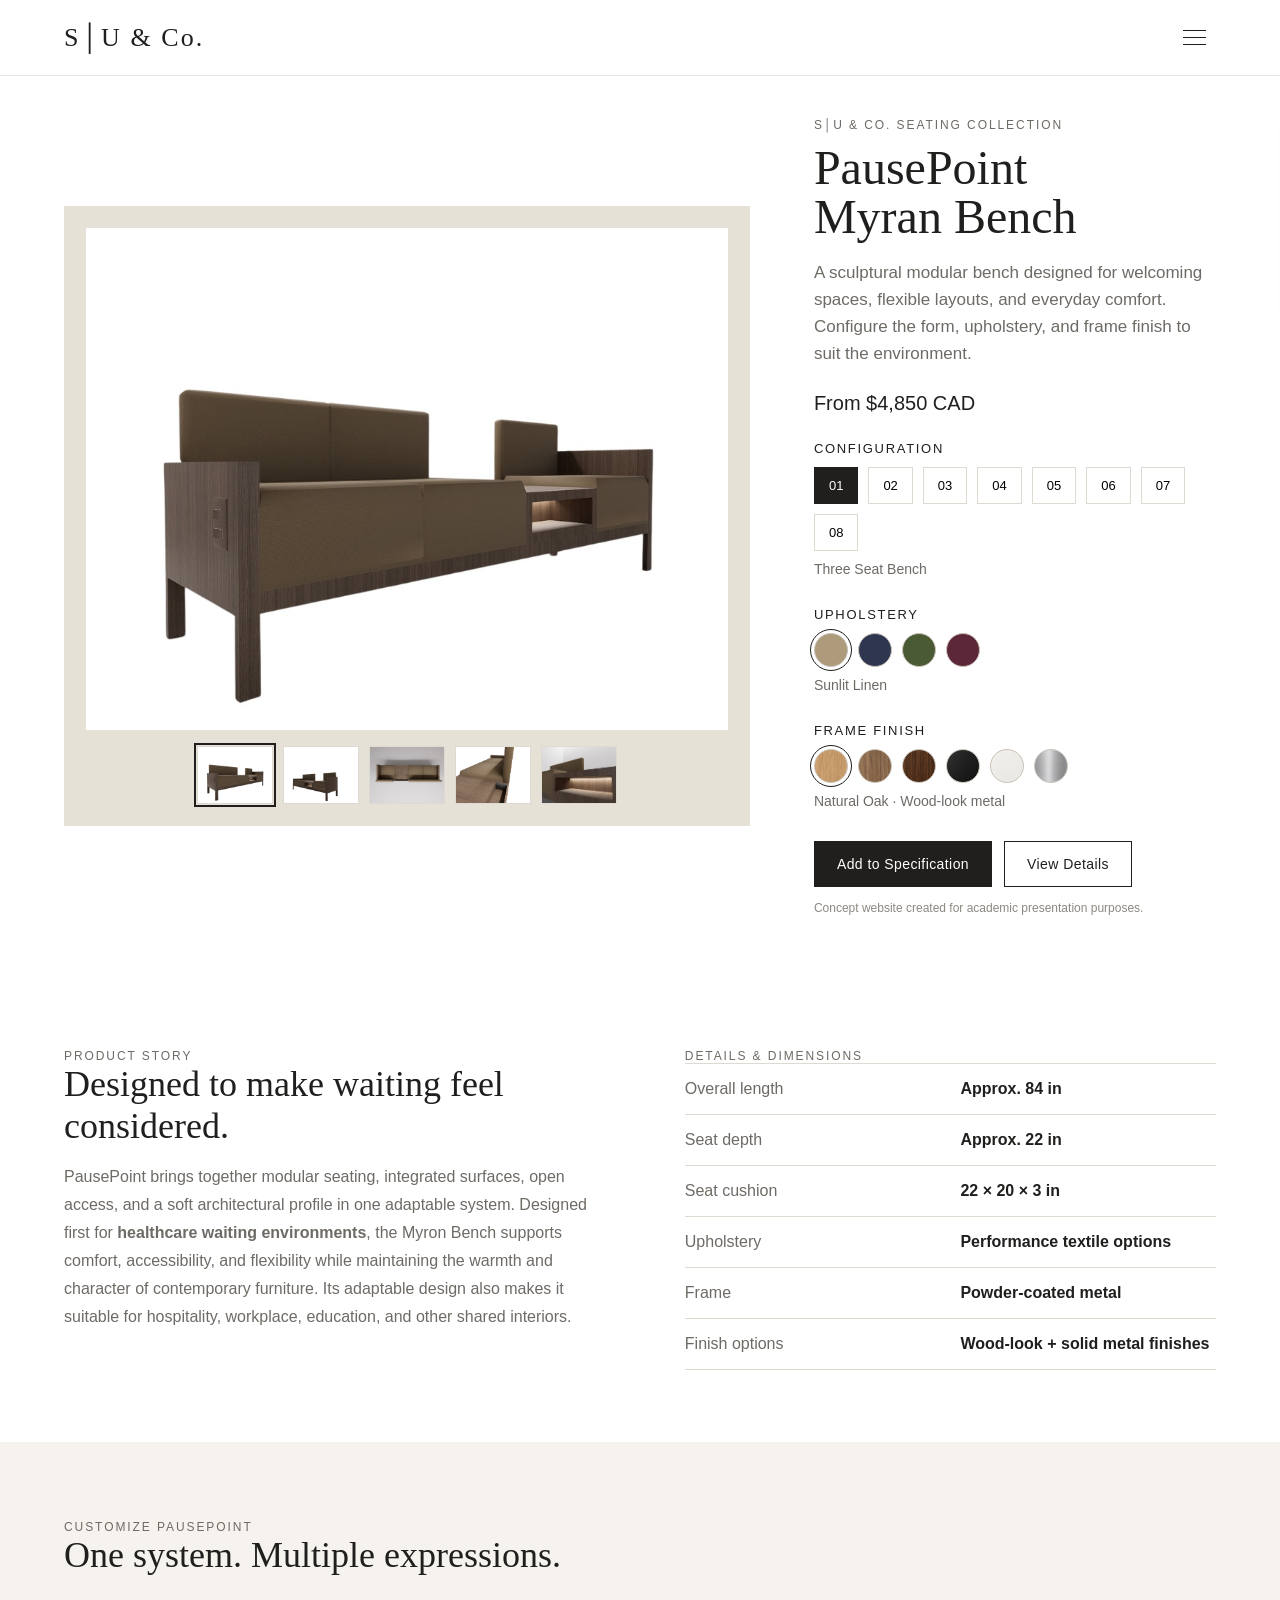
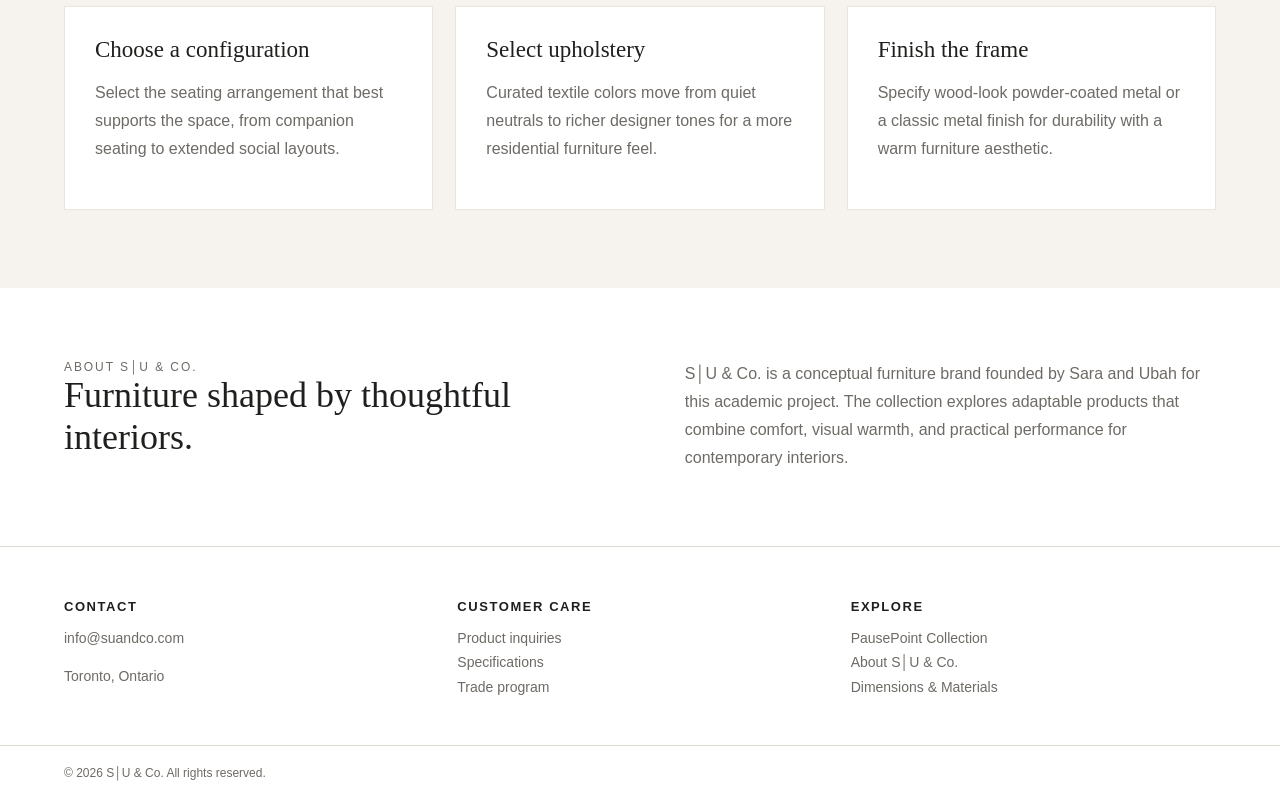
==== index.html @ 6844369e "Drop duplicate 'angle2' render; rename all fabric renders Removed green/blue/violet -angle2.jpg (nea" ====
<!DOCTYPE html>
<html lang="en">
<head>
<meta charset="utf-8" />
<meta name="viewport" content="width=device-width, initial-scale=1" />
<title>S│U & Co. — PausePoint Myran Bench</title>
<style>
  :root {
    --ink:#201f1d;
    --muted:#6e6a65;
    --line:#ded9d1;
    --paper:#f6f3ee;
    --white:#ffffff;
    --accent:#8b7764;
  }
  * { box-sizing:border-box; }
  html { scroll-behavior:smooth; }
  body {
    margin:0; font-family: "Helvetica Neue", Arial, sans-serif;
    color:var(--ink); background:var(--white);
  }
  a { color:inherit; text-decoration:none; }
  .topbar {
    position:sticky; top:0; z-index:20;
    height:76px; display:flex; align-items:center; justify-content:space-between;
    padding:0 5vw; background:rgba(255,255,255,.94); backdrop-filter:blur(10px);
    border-bottom:1px solid rgba(222,217,209,.7);
  }
  .brand { font-family: Georgia, "Times New Roman", serif; font-size:26px; letter-spacing:.08em; }
  .menu-btn {
    width:44px; height:44px; border:0; background:transparent; cursor:pointer;
    display:grid; place-items:center;
  }
  .menu-btn span, .menu-btn span::before, .menu-btn span::after {
    width:23px; height:1.5px; background:var(--ink); display:block; position:relative; content:"";
  }
  .menu-btn span::before { position:absolute; top:-7px; }
  .menu-btn span::after { position:absolute; top:7px; }
  .drawer {
    position:fixed; inset:76px 0 auto auto; width:min(360px, 90vw);
    background:#fff; border-left:1px solid var(--line); border-bottom:1px solid var(--line);
    padding:26px 34px 34px; transform:translateX(110%); transition:.28s ease; z-index:19;
    box-shadow:0 16px 45px rgba(0,0,0,.08);
  }
  .drawer.open { transform:translateX(0); }
  .drawer a { display:block; font-size:18px; padding:14px 0; border-bottom:1px solid #eee8e0; }
  .hero {
    display:grid; grid-template-columns: 1.45fr .85fr; gap:5vw;
    min-height:680px; padding:42px 5vw 62px; align-items:center;
  }
  .hero-img {
    background:#e6e1d6; min-height:570px; display:flex; flex-direction:column;
    align-items:center; justify-content:center; gap:16px; overflow:hidden; padding:22px;
  }
  .hero-img img { width:100%; max-height:520px; object-fit:contain; }
  .hero-img img.is-config {
    width:auto; max-width:100%; max-height:460px; background:#fff;
    border-radius:2px; box-shadow:0 3px 20px rgba(32,31,29,.14);
  }
  .hero-thumbs { display:flex; gap:10px; flex-wrap:wrap; justify-content:center; }
  .hero-thumbs[hidden] { display:none; }
  .hero-thumbs button {
    width:76px; height:58px; padding:0; border:1px solid var(--line); background:#fff;
    cursor:pointer; overflow:hidden;
  }
  .hero-thumbs button.active { outline:2px solid var(--ink); outline-offset:1px; }
  .hero-thumbs img { width:100%; height:100%; object-fit:cover; display:block; }
  .eyebrow { text-transform:uppercase; letter-spacing:.16em; font-size:12px; color:var(--muted); }
  h1 { font-family: Georgia, "Times New Roman", serif; font-size:48px; line-height:1.02; margin:12px 0 10px; font-weight:500; }
  .sub { font-size:17px; line-height:1.6; color:var(--muted); max-width:530px; }
  .price { margin:24px 0 26px; font-size:20px; }
  .section-label { font-size:13px; text-transform:uppercase; letter-spacing:.13em; margin-top:26px; margin-bottom:11px; }
  .swatches { display:flex; gap:10px; flex-wrap:wrap; }
  .swatch {
    width:34px; height:34px; border-radius:50%; border:1px solid #c9c2b8; cursor:pointer;
    position:relative; outline-offset:3px;
  }
  .swatch.active { outline:1px solid var(--ink); }
  .swatch-name { font-size:14px; color:var(--muted); margin-top:10px; min-height:20px; }
  .configs { display:flex; gap:10px; flex-wrap:wrap; }
  .config {
    padding:10px 14px; border:1px solid var(--line); background:#fff; cursor:pointer; font-size:13px;
  }
  .config.active { background:var(--ink); color:#fff; border-color:var(--ink); }
  .cta-row { display:flex; gap:12px; margin-top:28px; flex-wrap:wrap; }
  .btn {
    padding:14px 22px; border:1px solid var(--ink); cursor:pointer; font-size:14px; letter-spacing:.03em;
  }
  .btn.primary { background:var(--ink); color:#fff; }
  .btn.secondary { background:#fff; }
  .content { padding:72px 5vw; }
  .two-col { display:grid; grid-template-columns:1fr 1fr; gap:7vw; align-items:start; }
  h2 { font-family: Georgia, "Times New Roman", serif; font-size:36px; font-weight:500; margin:0 0 16px; }
  .copy { color:var(--muted); line-height:1.75; font-size:16px; }
  .specs { border-top:1px solid var(--line); }
  .spec-row { display:grid; grid-template-columns:1fr 1fr; padding:16px 0; border-bottom:1px solid var(--line); gap:20px; }
  .spec-row span:first-child { color:var(--muted); }
  .band { background:var(--paper); padding:78px 5vw; }
  .cards { display:grid; grid-template-columns:repeat(3,1fr); gap:22px; margin-top:30px; }
  .card { background:#fff; padding:30px; min-height:190px; border:1px solid #ebe5dc; }
  .card h3 { font-family:Georgia, serif; font-size:23px; font-weight:500; margin:0 0 12px; }
  .footer-links {
    display:grid; grid-template-columns:repeat(3,1fr); gap:28px;
    padding:52px 5vw 42px; border-top:1px solid var(--line);
  }
  .footer-links h4 { margin:0 0 12px; font-size:13px; text-transform:uppercase; letter-spacing:.12em; }
  .footer-links p, .footer-links a { color:var(--muted); font-size:14px; line-height:1.75; display:block; }
  footer {
    border-top:1px solid var(--line); padding:20px 5vw 26px; font-size:12px; color:var(--muted);
  }
  .note {
    margin-top:14px; font-size:12px; color:#8d8881;
  }
  @media (max-width:900px) {
    .hero { grid-template-columns:1fr; min-height:auto; }
    .hero-img { min-height:420px; }
    .two-col, .cards, .footer-links { grid-template-columns:1fr; }
    h1 { font-size:39px; }
  }
</style>
</head>
<body>

<header class="topbar">
  <div class="brand">S│U &amp; Co.</div>
  <button class="menu-btn" aria-label="Menu" onclick="document.querySelector('.drawer').classList.toggle('open')">
    <span></span>
  </button>
</header>

<nav class="drawer">
  <a href="#product">Product</a>
  <a href="#details">Details &amp; Dimensions</a>
  <a href="#about">About</a>
  <a href="#contact">Contact</a>
</nav>

<main id="product" class="hero">
  <div class="hero-img">
    <img id="heroImg" src="[data-uri]" alt="PausePoint Myron Bench" />
    <div class="hero-thumbs" id="heroThumbs" hidden></div>
  </div>

  <section>
    <div class="eyebrow">S│U &amp; Co. Seating Collection</div>
    <h1>PausePoint<br>Myran Bench</h1>
    <p class="sub">A sculptural modular bench designed for welcoming spaces, flexible layouts, and everyday comfort. Configure the form, upholstery, and frame finish to suit the environment.</p>
    <div class="price">From $4,850 CAD</div>

    <div class="section-label">Configuration</div>
    <div class="configs" id="configs">
      <button class="config active" data-name="Three Seat Bench" data-img="assets/renders/01_three_seat_bench.png">01</button>
      <button class="config" data-name="Two Seats + Table + Seat" data-img="assets/renders/two-seats-table-seat.jpg">02</button>
      <button class="config" data-name="Three Seat + End Table" data-img="assets/renders/02_three_seat_end_table.png">03</button>
      <button class="config" data-name="Two Seat Bench" data-img="assets/renders/03_two_seat_bench.png">04</button>
      <button class="config" data-name="Single Seat" data-img="assets/renders/04_single_seats_together.png">05</button>
      <button class="config" data-name="Two Seat + End Table" data-img="assets/renders/05_two_seat_end_table.png">06</button>
      <button class="config" data-name="Four Seat Bench" data-img="assets/renders/06_four_seat_bench.png">07</button>
      <button class="config" data-name="Four Seat Backless Bench" data-img="assets/renders/07_four_seat_backless_bench.png">08</button>
    </div>
    <div class="swatch-name" id="configName">Three Seat Bench</div>

    <div class="section-label">Upholstery</div>
    <div class="swatches" id="fabricSwatches">
      <button class="swatch active" style="background:#ad9b7c" data-name="Sunlit Linen"></button>
      <button class="swatch" style="background:#2f3650" data-name="Marine Twill"></button>
      <button class="swatch" style="background:#4a5a34" data-name="Forest Velvet"></button>
      <button class="swatch" style="background:#5c2739" data-name="Mulberry Linen"></button>
    </div>
    <div class="swatch-name" id="fabricName">Sunlit Linen</div>

    <div class="section-label">Frame Finish</div>
    <div class="swatches" id="frameSwatches">
      <button class="swatch active" style="background:url(assets/finishes/natural-oak.jpg) center/cover" data-name="Natural Oak · Wood-look metal"></button>
      <button class="swatch" style="background:url(assets/finishes/mocha-walnut.jpg) center/cover" data-name="Mocha Walnut · Wood-look metal"></button>
      <button class="swatch" style="background:url(assets/finishes/smoked-walnut.jpg) center/cover" data-name="Smoked Walnut · Wood-look metal"></button>
      <button class="swatch" style="background:url(assets/finishes/matte-black.jpg) center/cover" data-name="Matte Black · Powder coat"></button>
      <button class="swatch" style="background:url(assets/finishes/soft-ivory.jpg) center/cover" data-name="Soft Ivory · Powder coat"></button>
      <button class="swatch" style="background:url(assets/finishes/brushed-silver.jpg) center/cover" data-name="Brushed Silver · Powder coat"></button>
    </div>
    <div class="swatch-name" id="frameName">Natural Oak · Wood-look metal</div>

    <div class="cta-row">
      <button class="btn primary">Add to Specification</button>
      <a class="btn secondary" href="#details">View Details</a>
    </div>
    <div class="note">Concept website created for academic presentation purposes.</div>
  </section>
</main>

<section id="details" class="content">
  <div class="two-col">
    <div>
      <div class="eyebrow">Product Story</div>
      <h2>Designed to make waiting feel considered.</h2>
      <p class="copy">PausePoint brings together modular seating, integrated surfaces, open access, and a soft architectural profile in one adaptable system. Designed first for <strong>healthcare waiting environments</strong>, the Myron Bench supports comfort, accessibility, and flexibility while maintaining the warmth and character of contemporary furniture. Its adaptable design also makes it suitable for hospitality, workplace, education, and other shared interiors.</p>
    </div>
    <div>
      <div class="eyebrow">Details &amp; Dimensions</div>
      <div class="specs">
        <div class="spec-row"><span>Overall length</span><strong>Approx. 84 in</strong></div>
        <div class="spec-row"><span>Seat depth</span><strong>Approx. 22 in</strong></div>
        <div class="spec-row"><span>Seat cushion</span><strong>22 × 20 × 3 in</strong></div>
        <div class="spec-row"><span>Upholstery</span><strong>Performance textile options</strong></div>
        <div class="spec-row"><span>Frame</span><strong>Powder-coated metal</strong></div>
        <div class="spec-row"><span>Finish options</span><strong>Wood-look + solid metal finishes</strong></div>
      </div>
    </div>
  </div>
</section>

<section class="band">
  <div class="eyebrow">Customize PausePoint</div>
  <h2>One system. Multiple expressions.</h2>
  <div class="cards">
    <div class="card"><h3>Choose a configuration</h3><p class="copy">Select the seating arrangement that best supports the space, from companion seating to extended social layouts.</p></div>
    <div class="card"><h3>Select upholstery</h3><p class="copy">Curated textile colors move from quiet neutrals to richer designer tones for a more residential furniture feel.</p></div>
    <div class="card"><h3>Finish the frame</h3><p class="copy">Specify wood-look powder-coated metal or a classic metal finish for durability with a warm furniture aesthetic.</p></div>
  </div>
</section>

<section id="about" class="content">
  <div class="two-col">
    <div>
      <div class="eyebrow">About S│U &amp; Co.</div>
      <h2>Furniture shaped by thoughtful interiors.</h2>
    </div>
    <div class="copy">
      S│U &amp; Co. is a conceptual furniture brand founded by Sara and Ubah for this academic project. The collection explores adaptable products that combine comfort, visual warmth, and practical performance for contemporary interiors.
    </div>
  </div>
</section>

<section id="contact" class="footer-links">
  <div>
    <h4>Contact</h4>
    <a href="mailto:info@suandco.com">info@suandco.com</a>
    <p>Toronto, Ontario</p>
  </div>
  <div>
    <h4>Customer Care</h4>
    <a href="#">Product inquiries</a>
    <a href="#">Specifications</a>
    <a href="#">Trade program</a>
  </div>
  <div>
    <h4>Explore</h4>
    <a href="#product">PausePoint Collection</a>
    <a href="#about">About S│U &amp; Co.</a>
    <a href="#details">Dimensions &amp; Materials</a>
  </div>
</section>

<footer>© 2026 S│U &amp; Co. All rights reserved.</footer>

<script>
  // Renders available per upholstery material. First entry is the default hero shot.
  const RENDERS = {
    "Sunlit Linen": [
      ["assets/renders/yellow-linen-1.jpg", "Angled view"],
      ["assets/renders/yellow-linen-2.jpg", "Rear three-quarter"],
      ["assets/renders/yellow-linen-3.jpg", "Top view"],
      ["assets/renders/yellow-linen-4.jpg", "Seat & power outlet"],
      ["assets/renders/yellow-linen-5.jpg", "Lit shelf niche"]
    ],
    "Marine Twill": [
      ["assets/renders/blue-twill-1.jpg", "Angled view"],
      ["assets/renders/blue-twill-2.jpg", "Rear three-quarter"],
      ["assets/renders/blue-twill-3.jpg", "Top view"],
      ["assets/renders/blue-twill-4.jpg", "Seat & power outlet"],
      ["assets/renders/blue-twill-5.jpg", "Lit shelf niche"]
    ],
    "Forest Velvet": [
      ["assets/renders/green-velvet-1.jpg", "Angled view"],
      ["assets/renders/green-velvet-2.jpg", "Rear three-quarter"],
      ["assets/renders/green-velvet-3.jpg", "Top view"],
      ["assets/renders/green-velvet-4.jpg", "Seat & power outlet"],
      ["assets/renders/green-velvet-5.jpg", "Lit shelf niche"]
    ],
    "Mulberry Linen": [
      ["assets/renders/violet-linen-1.jpg", "Angled view"],
      ["assets/renders/violet-linen-2.jpg", "Rear three-quarter"],
      ["assets/renders/violet-linen-3.jpg", "Top view"],
      ["assets/renders/violet-linen-4.jpg", "Seat & power outlet"],
      ["assets/renders/violet-linen-5.jpg", "Lit shelf niche"]
    ]
  };

  // Frame finish material swatches (no furniture renders exist for these yet).
  const FINISHES = {
    "Natural Oak · Wood-look metal": "assets/finishes/natural-oak.jpg",
    "Mocha Walnut · Wood-look metal": "assets/finishes/mocha-walnut.jpg",
    "Smoked Walnut · Wood-look metal": "assets/finishes/smoked-walnut.jpg",
    "Matte Black · Powder coat": "assets/finishes/matte-black.jpg",
    "Soft Ivory · Powder coat": "assets/finishes/soft-ivory.jpg",
    "Brushed Silver · Powder coat": "assets/finishes/brushed-silver.jpg"
  };

  const heroImg = document.getElementById('heroImg');
  const heroThumbs = document.getElementById('heroThumbs');
  const defaultHero = heroImg ? heroImg.getAttribute('src') : '';

  function activate(group, target, labelId) {
    document.querySelectorAll(group).forEach(el => el.classList.remove('active'));
    target.classList.add('active');
    document.getElementById(labelId).textContent = target.dataset.name;
  }

  function buildThumbs(name) {
    if (!heroThumbs) return;
    heroThumbs.innerHTML = '';
    const views = RENDERS[name];
    if (!views) { heroThumbs.hidden = true; return; }
    heroThumbs.hidden = false;
    views.forEach((view, i) => {
      const [src, label] = view;
      const btn = document.createElement('button');
      btn.type = 'button';
      btn.title = label;
      btn.setAttribute('aria-label', label);
      if (i === 0) btn.classList.add('active');
      const img = document.createElement('img');
      img.src = src;
      img.alt = name + ' — ' + label;
      img.loading = 'lazy';
      btn.appendChild(img);
      btn.addEventListener('click', () => {
        if (heroImg) heroImg.src = src;
        heroThumbs.querySelectorAll('button').forEach(b => b.classList.remove('active'));
        btn.classList.add('active');
      });
      heroThumbs.appendChild(btn);
    });
  }

  function selectFabric(el) {
    activate('#fabricSwatches .swatch', el, 'fabricName');
    if (heroImg) heroImg.classList.remove('is-config');
    const name = el.dataset.name;
    if (RENDERS[name]) {
      if (heroImg) heroImg.src = RENDERS[name][0][0];
      buildThumbs(name);
    } else {
      if (heroImg) heroImg.src = defaultHero;
      buildThumbs(null);
    }
  }

  document.querySelectorAll('#fabricSwatches .swatch').forEach(el =>
    el.addEventListener('click', () => selectFabric(el))
  );
  document.querySelectorAll('#frameSwatches .swatch').forEach(el =>
    el.addEventListener('click', () => {
      activate('#frameSwatches .swatch', el, 'frameName');
      const src = FINISHES[el.dataset.name];
      if (src && heroImg) { heroImg.src = src; heroImg.classList.add('is-config'); }
      if (heroThumbs) { heroThumbs.innerHTML = ''; heroThumbs.hidden = true; }
    })
  );
  document.querySelectorAll('#configs .config').forEach(el =>
    el.addEventListener('click', () => {
      activate('#configs .config', el, 'configName');
      if (el.dataset.img && heroImg) { heroImg.src = el.dataset.img; heroImg.classList.add('is-config'); }
      if (heroThumbs) { heroThumbs.innerHTML = ''; heroThumbs.hidden = true; }
    })
  );

  // If a material with renders starts active, show its gallery on load.
  const startFabric = document.querySelector('#fabricSwatches .swatch.active');
  if (startFabric && RENDERS[startFabric.dataset.name]) {
    selectFabric(startFabric);
  }
</script>
</body>
</html>
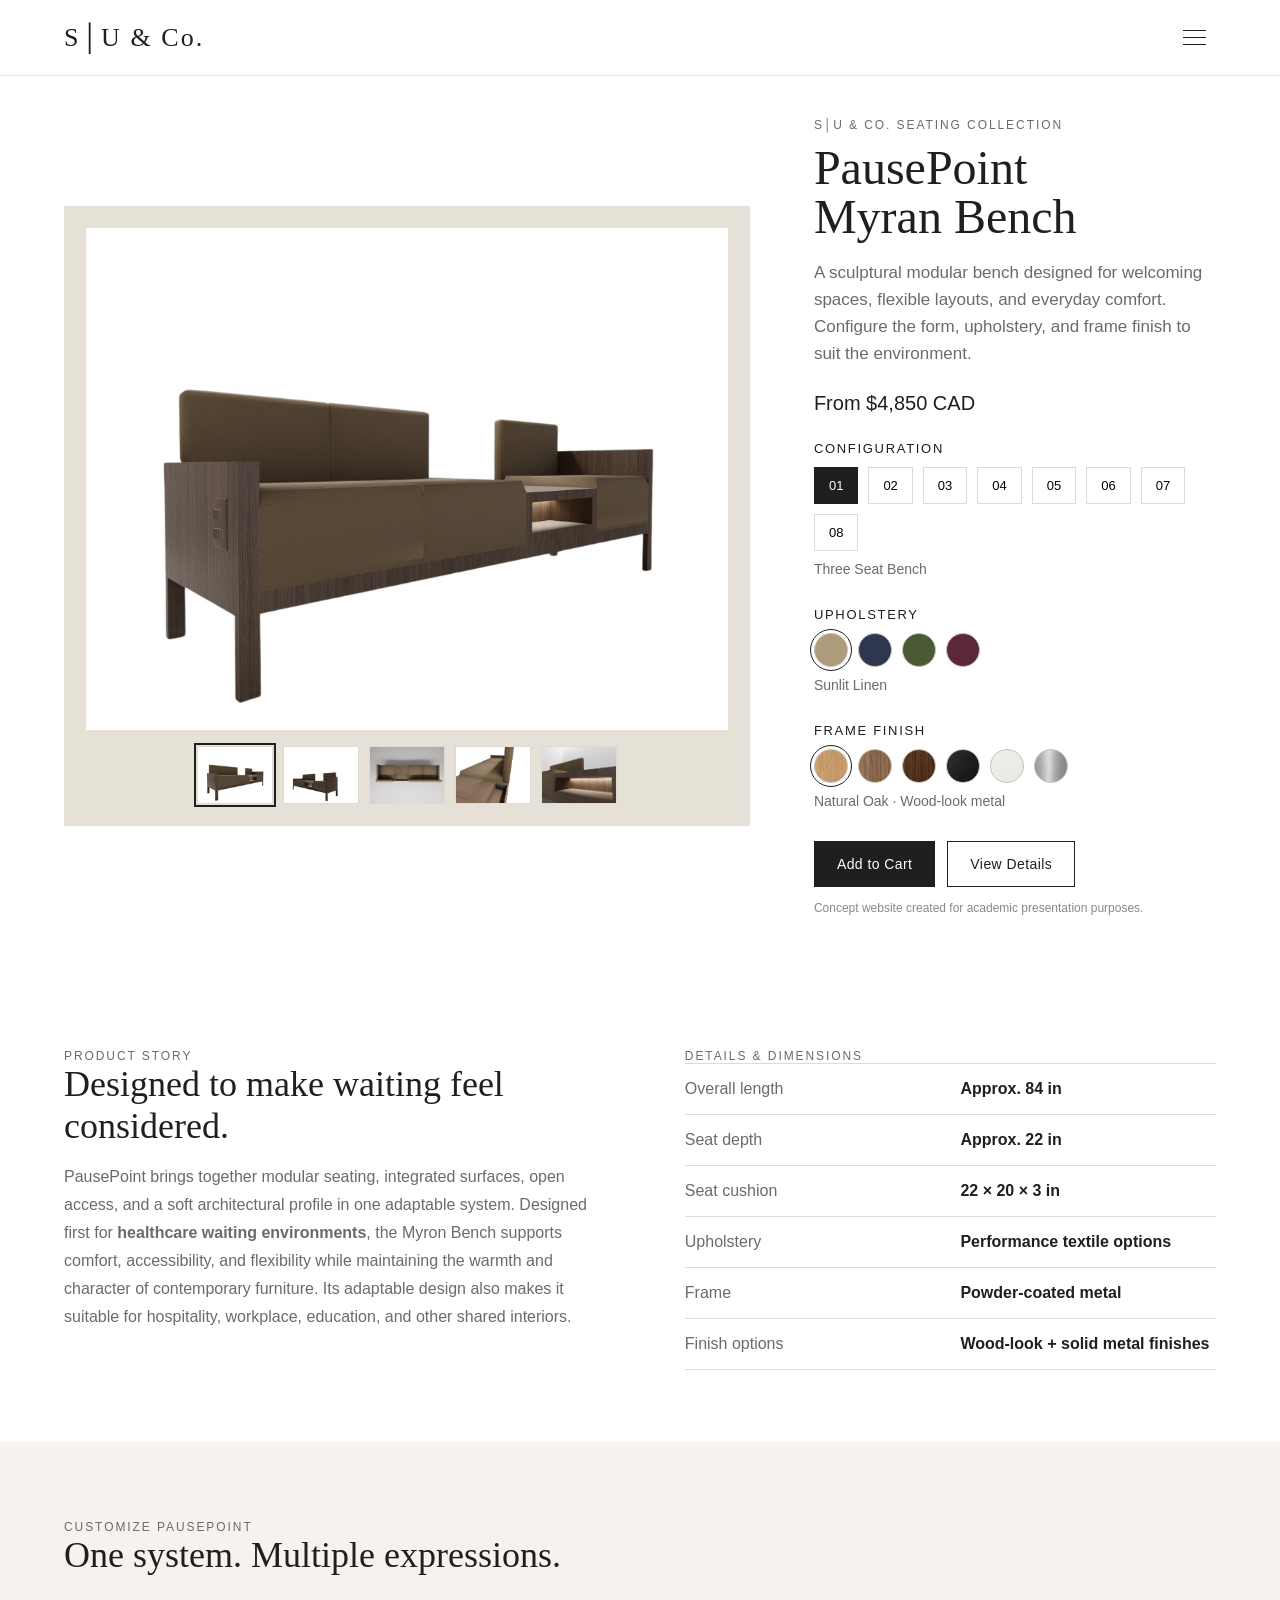
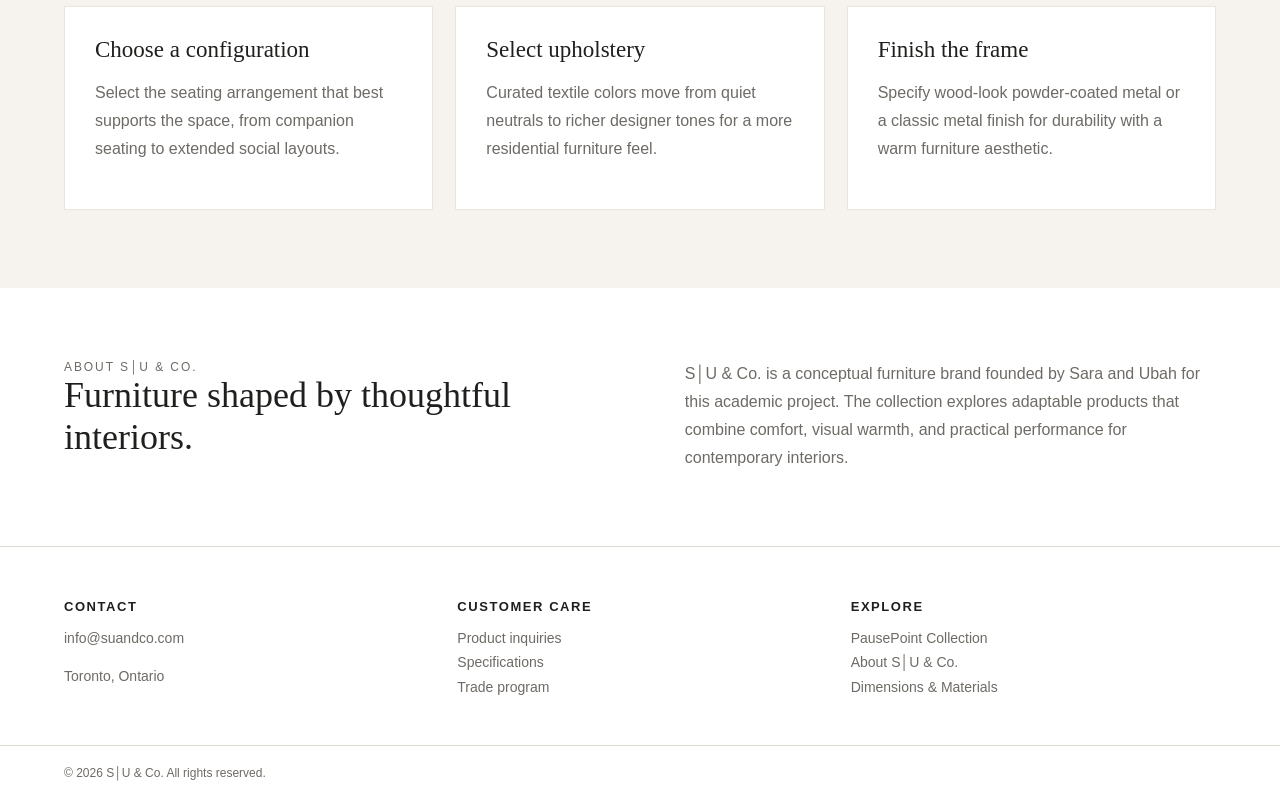
==== commit 349cec17: "Uniform full-res config images, flush white config view, Add to Cart - All 8 configuration renders r" ====
--- a/index.html
+++ b/index.html
@@ -51,10 +51,12 @@
   .hero-img {
     background:#e6e1d6; min-height:570px; display:flex; flex-direction:column;
     align-items:center; justify-content:center; gap:16px; overflow:hidden; padding:22px;
-  }
+
+  }
+  .hero-img.flush { background:#fff; padding:0; }
   .hero-img img { width:100%; max-height:520px; object-fit:contain; }
-  .hero-img img.is-config {
-    width:auto; max-width:100%; max-height:460px; background:#fff;
+  .hero-img img.is-finish {
+    width:auto; max-width:min(100%, 440px); max-height:300px; background:#fff;
     border-radius:2px; box-shadow:0 3px 20px rgba(32,31,29,.14);
   }
   .hero-thumbs { display:flex; gap:10px; flex-wrap:wrap; justify-content:center; }
@@ -149,14 +151,14 @@
 
     <div class="section-label">Configuration</div>
     <div class="configs" id="configs">
-      <button class="config active" data-name="Three Seat Bench" data-img="assets/renders/01_three_seat_bench.png">01</button>
-      <button class="config" data-name="Two Seats + Table + Seat" data-img="assets/renders/two-seats-table-seat.jpg">02</button>
-      <button class="config" data-name="Three Seat + End Table" data-img="assets/renders/02_three_seat_end_table.png">03</button>
-      <button class="config" data-name="Two Seat Bench" data-img="assets/renders/03_two_seat_bench.png">04</button>
-      <button class="config" data-name="Single Seat" data-img="assets/renders/04_single_seats_together.png">05</button>
-      <button class="config" data-name="Two Seat + End Table" data-img="assets/renders/05_two_seat_end_table.png">06</button>
-      <button class="config" data-name="Four Seat Bench" data-img="assets/renders/06_four_seat_bench.png">07</button>
-      <button class="config" data-name="Four Seat Backless Bench" data-img="assets/renders/07_four_seat_backless_bench.png">08</button>
+      <button class="config active" data-name="Three Seat Bench" data-img="assets/renders/config-1.png">01</button>
+      <button class="config" data-name="Two Seats + Table + Seat" data-img="assets/renders/config-2.jpg">02</button>
+      <button class="config" data-name="Three Seat + End Table" data-img="assets/renders/config-3.png">03</button>
+      <button class="config" data-name="Two Seat Bench" data-img="assets/renders/config-4.png">04</button>
+      <button class="config" data-name="Single Seat" data-img="assets/renders/config-5.png">05</button>
+      <button class="config" data-name="Two Seat + End Table" data-img="assets/renders/config-6.png">06</button>
+      <button class="config" data-name="Four Seat Bench" data-img="assets/renders/config-7.png">07</button>
+      <button class="config" data-name="Four Seat Backless Bench" data-img="assets/renders/config-8.png">08</button>
     </div>
     <div class="swatch-name" id="configName">Three Seat Bench</div>
 
@@ -181,7 +183,7 @@
     <div class="swatch-name" id="frameName">Natural Oak · Wood-look metal</div>
 
     <div class="cta-row">
-      <button class="btn primary">Add to Specification</button>
+      <button class="btn primary">Add to Cart</button>
       <a class="btn secondary" href="#details">View Details</a>
     </div>
     <div class="note">Concept website created for academic presentation purposes.</div>
@@ -333,9 +335,21 @@
     });
   }
 
+  const heroWrap = document.querySelector('.hero-img');
+
+  // mode: 'photo' (upholstery renders), 'config' (flush white), 'finish' (framed tile)
+  function setHeroMode(mode) {
+    if (heroImg) {
+      heroImg.classList.toggle('is-config', mode === 'config');
+      heroImg.classList.toggle('is-finish', mode === 'finish');
+    }
+    if (heroWrap) heroWrap.classList.toggle('flush', mode === 'config');
+    if (mode !== 'photo' && heroThumbs) { heroThumbs.innerHTML = ''; heroThumbs.hidden = true; }
+  }
+
   function selectFabric(el) {
     activate('#fabricSwatches .swatch', el, 'fabricName');
-    if (heroImg) heroImg.classList.remove('is-config');
+    setHeroMode('photo');
     const name = el.dataset.name;
     if (RENDERS[name]) {
       if (heroImg) heroImg.src = RENDERS[name][0][0];
@@ -353,15 +367,13 @@
     el.addEventListener('click', () => {
       activate('#frameSwatches .swatch', el, 'frameName');
       const src = FINISHES[el.dataset.name];
-      if (src && heroImg) { heroImg.src = src; heroImg.classList.add('is-config'); }
-      if (heroThumbs) { heroThumbs.innerHTML = ''; heroThumbs.hidden = true; }
+      if (src && heroImg) { heroImg.src = src; setHeroMode('finish'); }
     })
   );
   document.querySelectorAll('#configs .config').forEach(el =>
     el.addEventListener('click', () => {
       activate('#configs .config', el, 'configName');
-      if (el.dataset.img && heroImg) { heroImg.src = el.dataset.img; heroImg.classList.add('is-config'); }
-      if (heroThumbs) { heroThumbs.innerHTML = ''; heroThumbs.hidden = true; }
+      if (el.dataset.img && heroImg) { heroImg.src = el.dataset.img; setHeroMode('config'); }
     })
   );
 
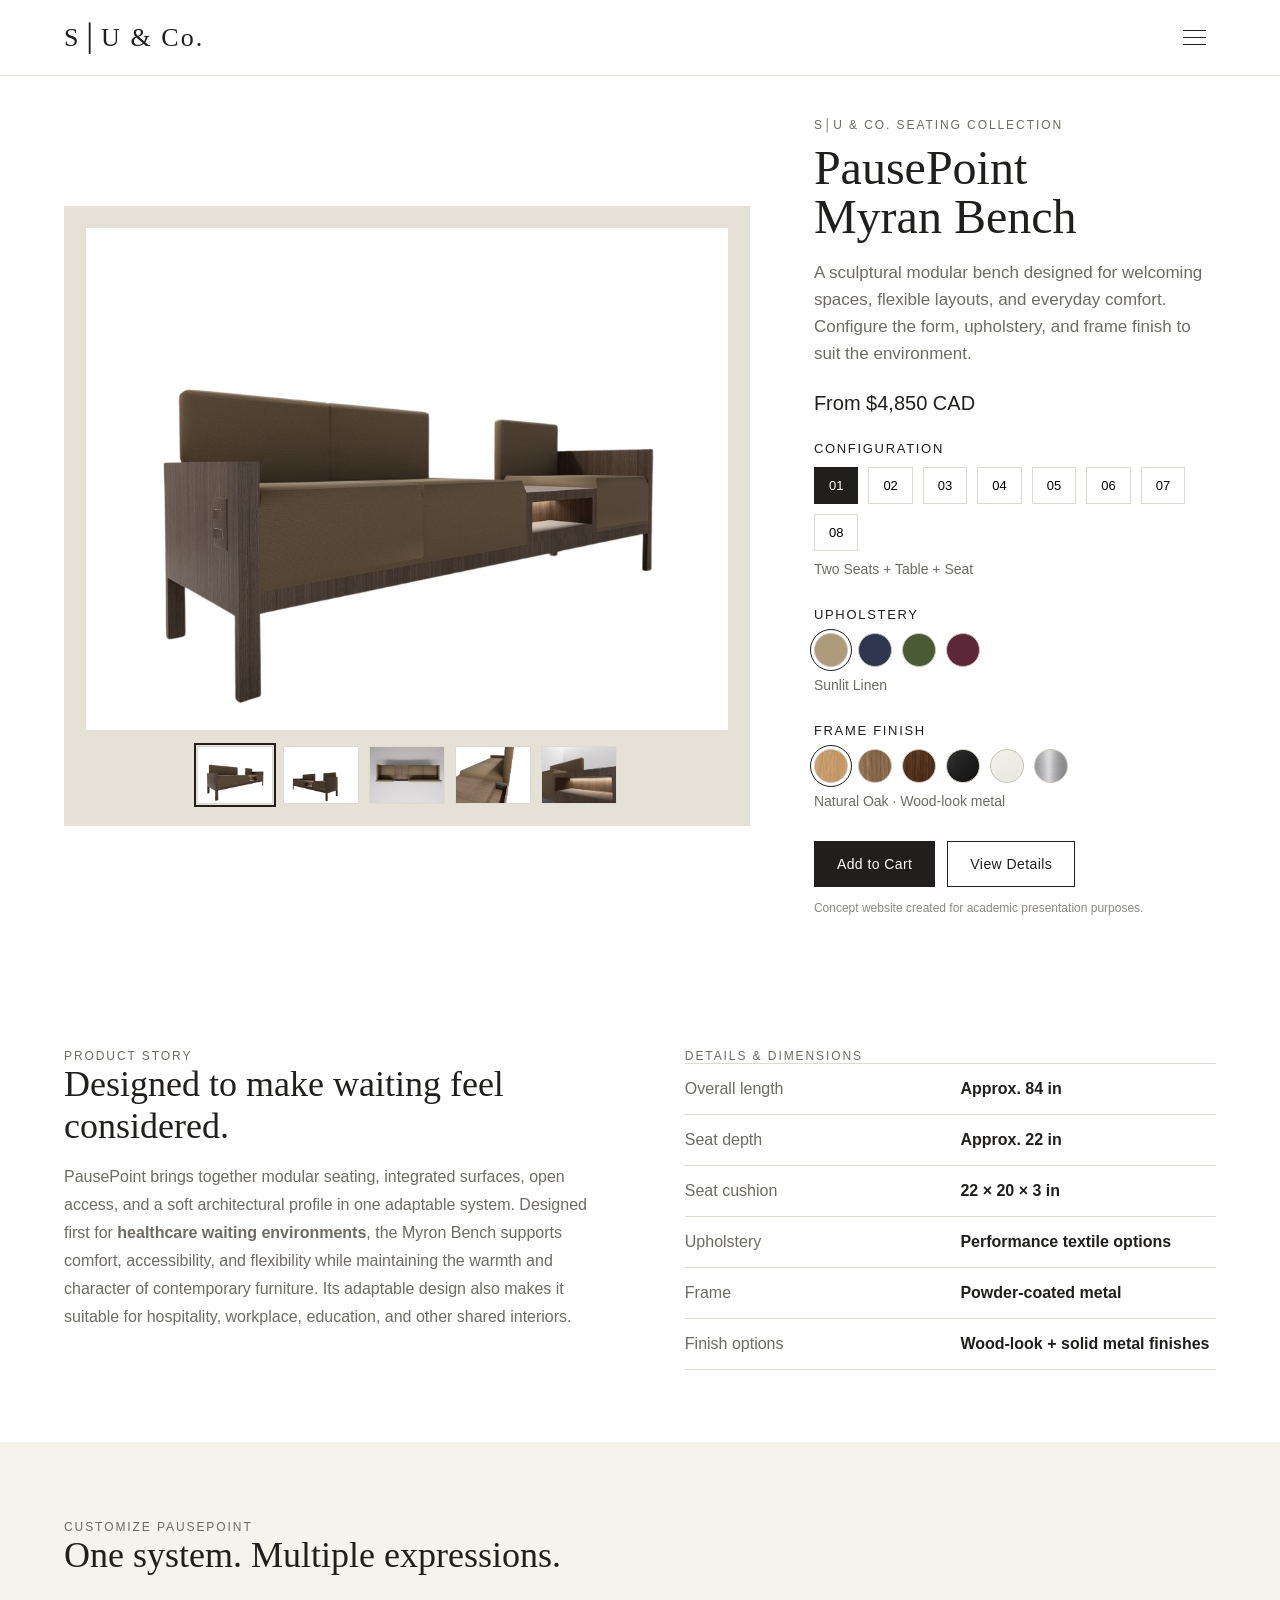
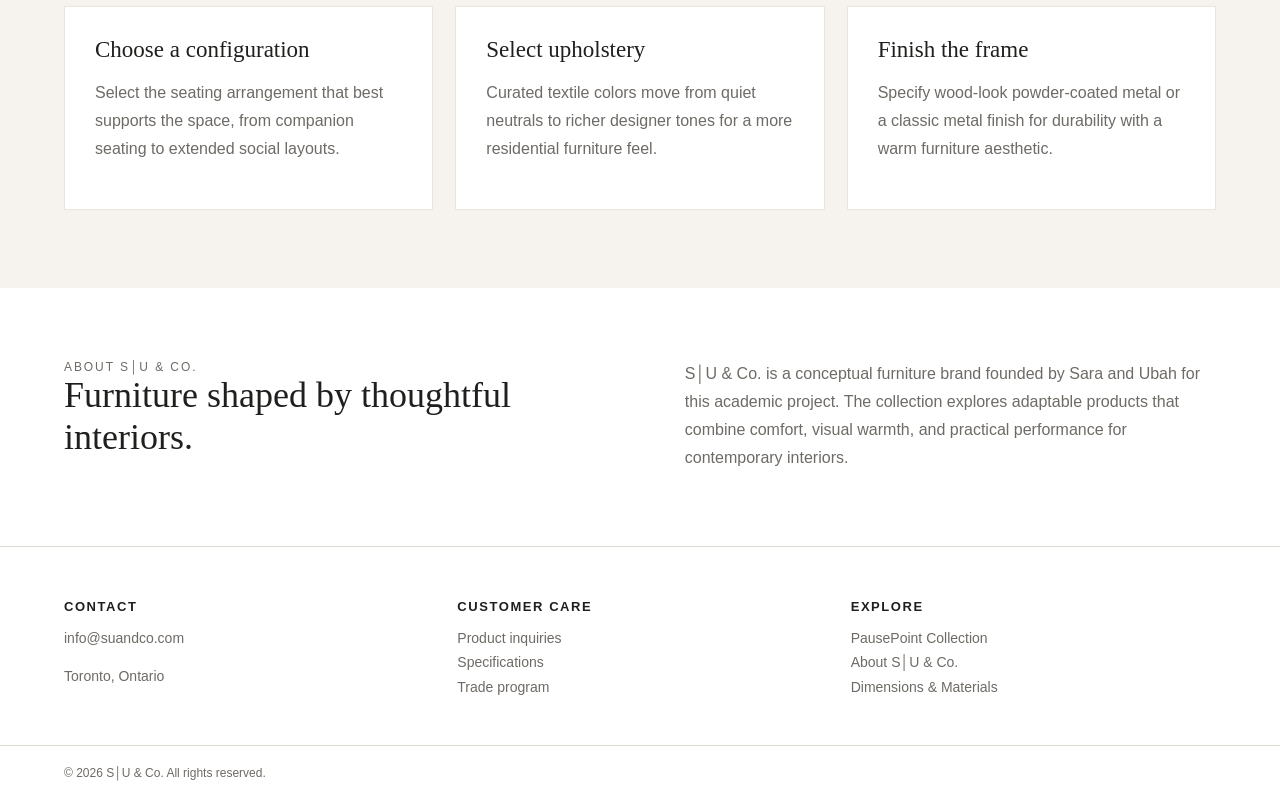
==== commit cde5fac7: "Swap configurations 01 and 02 01 is now Two Seats + Table + Seat, 02 is Three Seat Bench.  Co-Author" ====
--- a/index.html
+++ b/index.html
@@ -151,8 +151,8 @@
 
     <div class="section-label">Configuration</div>
     <div class="configs" id="configs">
-      <button class="config active" data-name="Three Seat Bench" data-img="assets/renders/config-1.png">01</button>
-      <button class="config" data-name="Two Seats + Table + Seat" data-img="assets/renders/config-2.jpg">02</button>
+      <button class="config active" data-name="Two Seats + Table + Seat" data-img="assets/renders/config-2.jpg">01</button>
+      <button class="config" data-name="Three Seat Bench" data-img="assets/renders/config-1.png">02</button>
       <button class="config" data-name="Three Seat + End Table" data-img="assets/renders/config-3.png">03</button>
       <button class="config" data-name="Two Seat Bench" data-img="assets/renders/config-4.png">04</button>
       <button class="config" data-name="Single Seat" data-img="assets/renders/config-5.png">05</button>
@@ -160,7 +160,7 @@
       <button class="config" data-name="Four Seat Bench" data-img="assets/renders/config-7.png">07</button>
       <button class="config" data-name="Four Seat Backless Bench" data-img="assets/renders/config-8.png">08</button>
     </div>
-    <div class="swatch-name" id="configName">Three Seat Bench</div>
+    <div class="swatch-name" id="configName">Two Seats + Table + Seat</div>
 
     <div class="section-label">Upholstery</div>
     <div class="swatches" id="fabricSwatches">
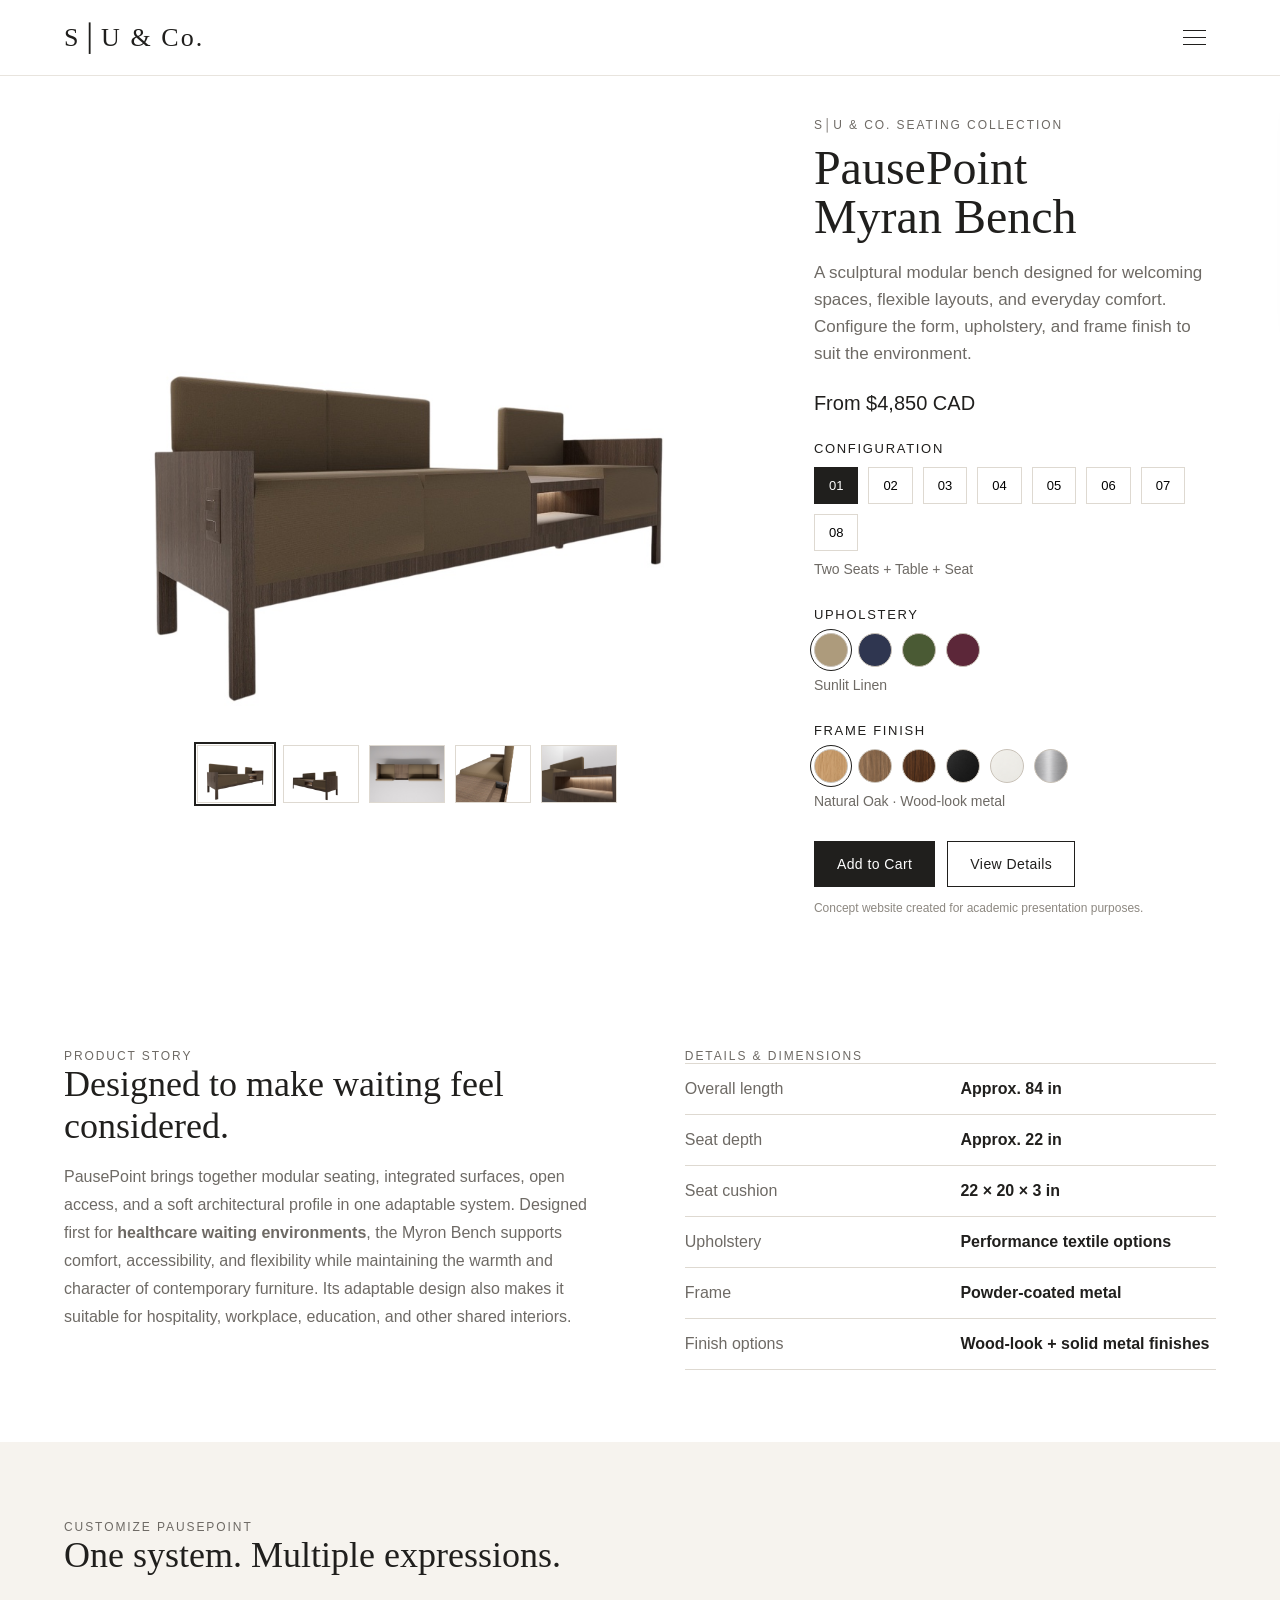
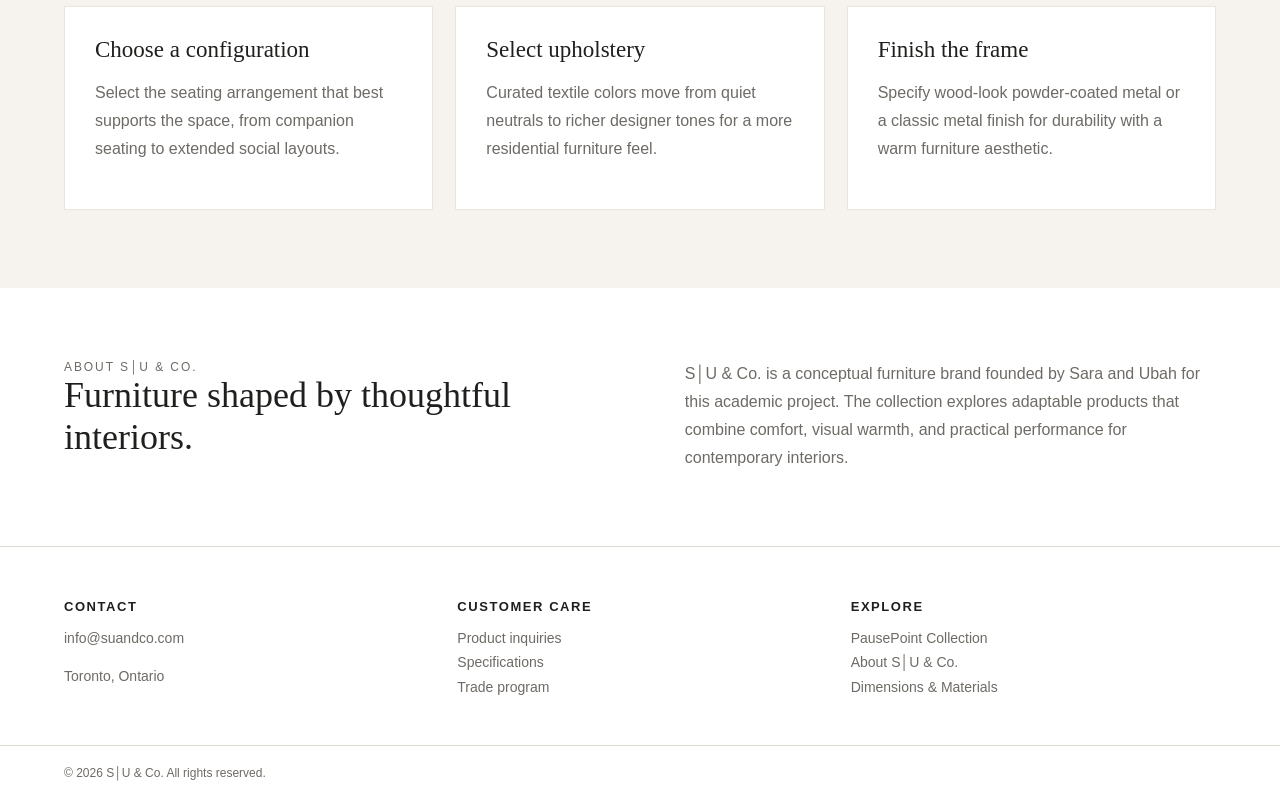
==== commit 5a5f59bf: "Flush white hero panel for every view The white edge-to-edge treatment (formerly config-only) now ap" ====
--- a/index.html
+++ b/index.html
@@ -49,17 +49,12 @@
     min-height:680px; padding:42px 5vw 62px; align-items:center;
   }
   .hero-img {
-    background:#e6e1d6; min-height:570px; display:flex; flex-direction:column;
-    align-items:center; justify-content:center; gap:16px; overflow:hidden; padding:22px;
-
-  }
-  .hero-img.flush { background:#fff; padding:0; }
+    background:#fff; min-height:570px; display:flex; flex-direction:column;
+    align-items:center; justify-content:center; gap:16px; overflow:hidden; padding:0;
+  }
   .hero-img img { width:100%; max-height:520px; object-fit:contain; }
-  .hero-img img.is-finish {
-    width:auto; max-width:min(100%, 440px); max-height:300px; background:#fff;
-    border-radius:2px; box-shadow:0 3px 20px rgba(32,31,29,.14);
-  }
-  .hero-thumbs { display:flex; gap:10px; flex-wrap:wrap; justify-content:center; }
+  .hero-img img.is-finish { width:auto; max-width:min(100%, 460px); max-height:440px; border:1px solid var(--line); }
+  .hero-thumbs { display:flex; gap:10px; flex-wrap:wrap; justify-content:center; margin-bottom:20px; }
   .hero-thumbs[hidden] { display:none; }
   .hero-thumbs button {
     width:76px; height:58px; padding:0; border:1px solid var(--line); background:#fff;
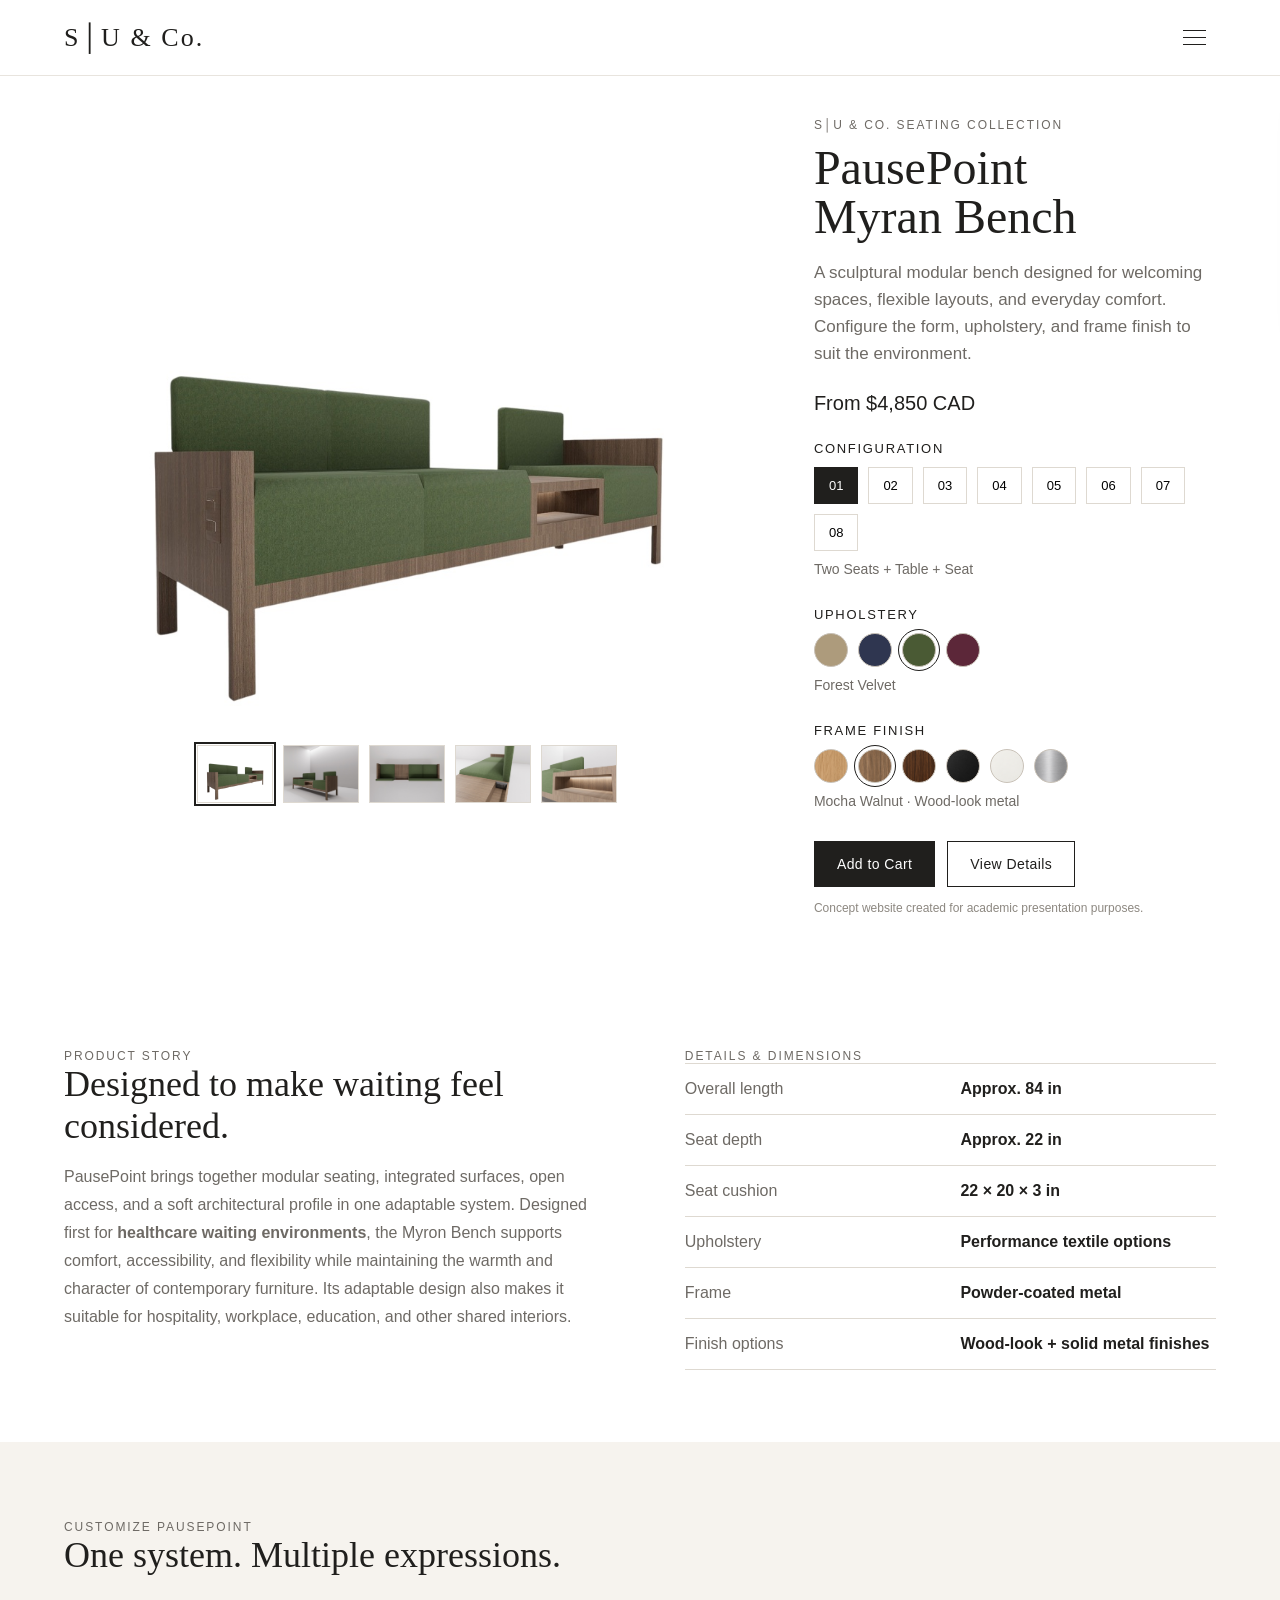
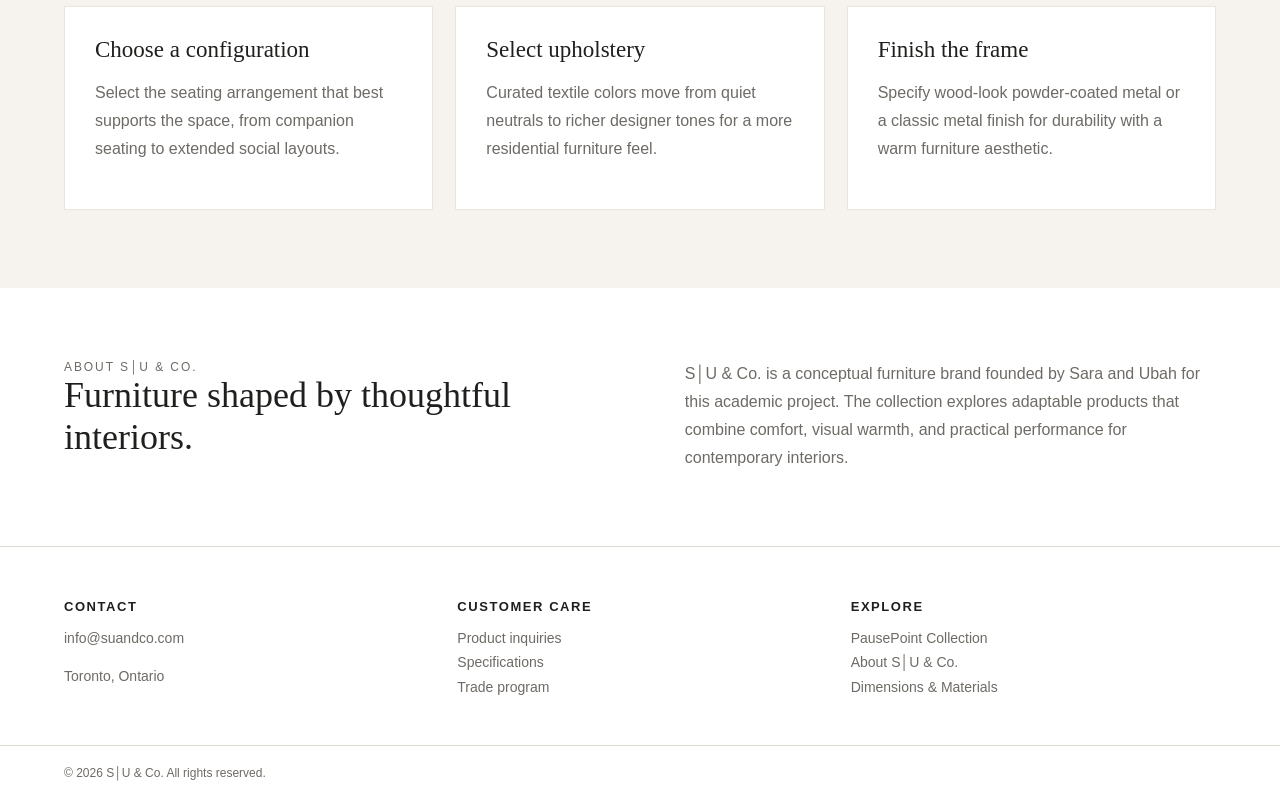
==== commit e0938bd9: "Default selections on load: Forest Velvet + Mocha Walnut Upholstery starts on Forest Velvet and Fram" ====
--- a/index.html
+++ b/index.html
@@ -146,36 +146,36 @@
 
     <div class="section-label">Configuration</div>
     <div class="configs" id="configs">
-      <button class="config active" data-name="Two Seats + Table + Seat" data-img="assets/renders/config-2.jpg">01</button>
-      <button class="config" data-name="Three Seat Bench" data-img="assets/renders/config-1.png">02</button>
+      <button class="config active" data-name="Two Seats + Table + Seat" data-img="assets/renders/config-2c.png">01</button>
+      <button class="config" data-name="Three Seat Bench" data-img="assets/renders/config-1b.png">02</button>
       <button class="config" data-name="Three Seat + End Table" data-img="assets/renders/config-3.png">03</button>
-      <button class="config" data-name="Two Seat Bench" data-img="assets/renders/config-4.png">04</button>
-      <button class="config" data-name="Single Seat" data-img="assets/renders/config-5.png">05</button>
-      <button class="config" data-name="Two Seat + End Table" data-img="assets/renders/config-6.png">06</button>
-      <button class="config" data-name="Four Seat Bench" data-img="assets/renders/config-7.png">07</button>
-      <button class="config" data-name="Four Seat Backless Bench" data-img="assets/renders/config-8.png">08</button>
+      <button class="config" data-name="Two Seat Bench" data-img="assets/renders/config-4b.jpg">04</button>
+      <button class="config" data-name="Single Seat" data-img="assets/renders/config-5b.png">05</button>
+      <button class="config" data-name="Two Seat + End Table" data-img="assets/renders/config-6b.png">06</button>
+      <button class="config" data-name="Four Seat Bench" data-img="assets/renders/config-7b.png">07</button>
+      <button class="config" data-name="Four Seat Backless Bench" data-img="assets/renders/config-8b.png">08</button>
     </div>
     <div class="swatch-name" id="configName">Two Seats + Table + Seat</div>
 
     <div class="section-label">Upholstery</div>
     <div class="swatches" id="fabricSwatches">
-      <button class="swatch active" style="background:#ad9b7c" data-name="Sunlit Linen"></button>
+      <button class="swatch" style="background:#ad9b7c" data-name="Sunlit Linen"></button>
       <button class="swatch" style="background:#2f3650" data-name="Marine Twill"></button>
-      <button class="swatch" style="background:#4a5a34" data-name="Forest Velvet"></button>
+      <button class="swatch active" style="background:#4a5a34" data-name="Forest Velvet"></button>
       <button class="swatch" style="background:#5c2739" data-name="Mulberry Linen"></button>
     </div>
-    <div class="swatch-name" id="fabricName">Sunlit Linen</div>
+    <div class="swatch-name" id="fabricName">Forest Velvet</div>
 
     <div class="section-label">Frame Finish</div>
     <div class="swatches" id="frameSwatches">
-      <button class="swatch active" style="background:url(assets/finishes/natural-oak.jpg) center/cover" data-name="Natural Oak · Wood-look metal"></button>
-      <button class="swatch" style="background:url(assets/finishes/mocha-walnut.jpg) center/cover" data-name="Mocha Walnut · Wood-look metal"></button>
+      <button class="swatch" style="background:url(assets/finishes/natural-oak.jpg) center/cover" data-name="Natural Oak · Wood-look metal"></button>
+      <button class="swatch active" style="background:url(assets/finishes/mocha-walnut.jpg) center/cover" data-name="Mocha Walnut · Wood-look metal"></button>
       <button class="swatch" style="background:url(assets/finishes/smoked-walnut.jpg) center/cover" data-name="Smoked Walnut · Wood-look metal"></button>
       <button class="swatch" style="background:url(assets/finishes/matte-black.jpg) center/cover" data-name="Matte Black · Powder coat"></button>
       <button class="swatch" style="background:url(assets/finishes/soft-ivory.jpg) center/cover" data-name="Soft Ivory · Powder coat"></button>
       <button class="swatch" style="background:url(assets/finishes/brushed-silver.jpg) center/cover" data-name="Brushed Silver · Powder coat"></button>
     </div>
-    <div class="swatch-name" id="frameName">Natural Oak · Wood-look metal</div>
+    <div class="swatch-name" id="frameName">Mocha Walnut · Wood-look metal</div>
 
     <div class="cta-row">
       <button class="btn primary">Add to Cart</button>
